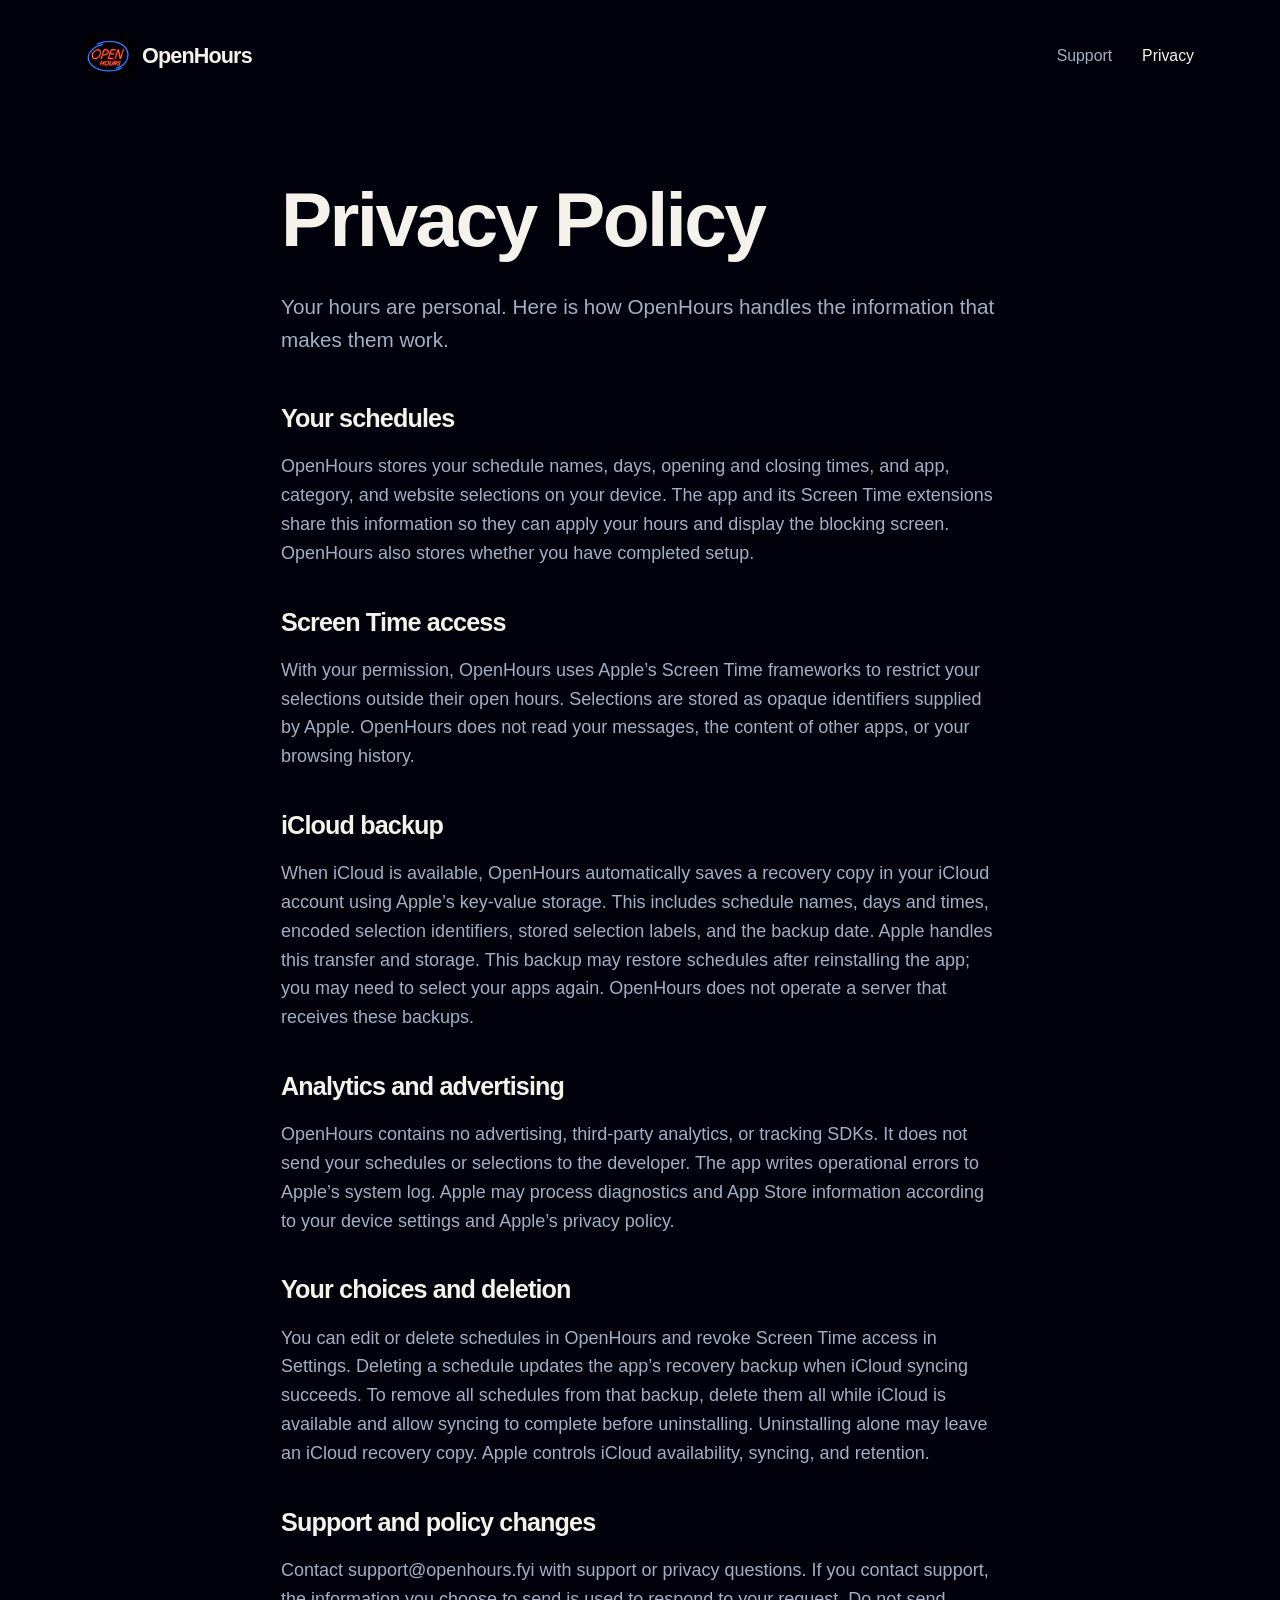
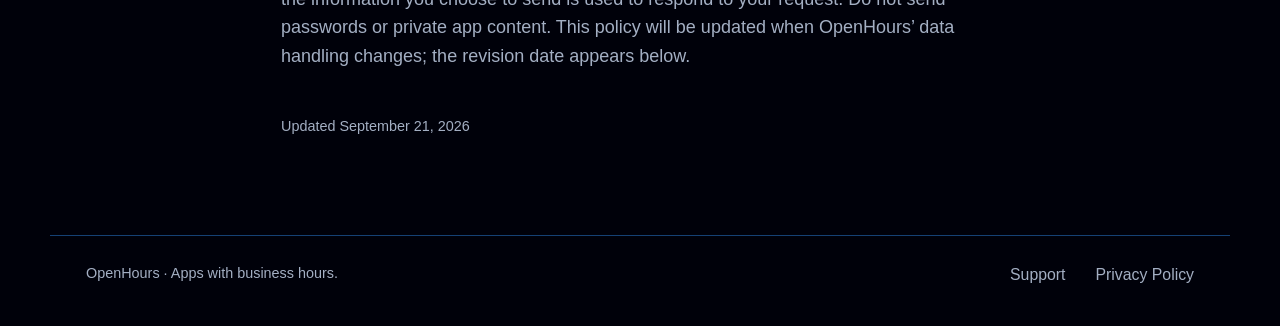
==== public/privacy/index.html @ d9038238 "Build OpenHours launch website and privacy support pages" ====
<!doctype html><html lang="en"><head><meta charset="utf-8"><meta name="viewport" content="width=device-width,initial-scale=1"><meta name="theme-color" content="#00010a"><title>Privacy Policy — OpenHours</title><meta name="description" content="How OpenHours handles schedules, Screen Time selections, iCloud recovery, and your choices."><link rel="icon" href="../assets/app-icon.png"><link rel="stylesheet" href="../assets/site.css"></head><body><a class="skip" href="#main">Skip to content</a><header><a class="brand" href="../" aria-label="OpenHours home"><img src="../assets/app-icon.png" alt="" width="44" height="44">OpenHours</a><nav aria-label="Main navigation"><a href="../support/">Support</a><a href="../privacy/" aria-current="page">Privacy</a></nav></header><main id="main" class="document"><h1>Privacy Policy</h1><p class="intro">Your hours are personal. Here is how OpenHours handles the information that makes them work.</p><section><h2>Your schedules</h2><p>OpenHours stores your schedule names, days, opening and closing times, and app, category, and website selections on your device. The app and its Screen Time extensions share this information so they can apply your hours and display the blocking screen. OpenHours also stores whether you have completed setup.</p></section><section><h2>Screen Time access</h2><p>With your permission, OpenHours uses Apple’s Screen Time frameworks to restrict your selections outside their open hours. Selections are stored as opaque identifiers supplied by Apple. OpenHours does not read your messages, the content of other apps, or your browsing history.</p></section><section><h2>iCloud backup</h2><p>When iCloud is available, OpenHours automatically saves a recovery copy in your iCloud account using Apple’s key-value storage. This includes schedule names, days and times, encoded selection identifiers, stored selection labels, and the backup date. Apple handles this transfer and storage. This backup may restore schedules after reinstalling the app; you may need to select your apps again. OpenHours does not operate a server that receives these backups.</p></section><section><h2>Analytics and advertising</h2><p>OpenHours contains no advertising, third-party analytics, or tracking SDKs. It does not send your schedules or selections to the developer. The app writes operational errors to Apple’s system log. Apple may process diagnostics and App Store information according to your device settings and Apple’s privacy policy.</p></section><section><h2>Your choices and deletion</h2><p>You can edit or delete schedules in OpenHours and revoke Screen Time access in Settings. Deleting a schedule updates the app’s recovery backup when iCloud syncing succeeds. To remove all schedules from that backup, delete them all while iCloud is available and allow syncing to complete before uninstalling. Uninstalling alone may leave an iCloud recovery copy. Apple controls iCloud availability, syncing, and retention.</p></section><section><h2>Support and policy changes</h2><p>Contact support@openhours.fyi with support or privacy questions. If you contact support, the information you choose to send is used to respond to your request. Do not send passwords or private app content. This policy will be updated when OpenHours’ data handling changes; the revision date appears below.</p></section><p class="updated">Updated September 21, 2026</p></main><footer><span>OpenHours · Apps with business hours.</span><nav aria-label="Footer navigation"><a href="../support/">Support</a><a href="../privacy/">Privacy Policy</a></nav></footer></body></html>
---- public/assets/site.css ----
:root{color-scheme:dark;--bg:#00010a;--surface:#060c1b;--text:#f5f2ec;--muted:#a3afc3;--blue:#40afff;--rule:#154174;--green:#4dff6e;--coral:#ff795f;font-family:-apple-system,BlinkMacSystemFont,"Segoe UI",sans-serif;font-size:18px;line-height:1.6;background:var(--bg);color:var(--text)}*{box-sizing:border-box}body{margin:0}a{color:var(--blue);text-underline-offset:5px}a:hover{color:var(--text)}a:focus-visible{outline:3px solid var(--blue);outline-offset:6px;border-radius:2px}p{margin:0 0 1.2em}h1,h2,h3{line-height:1.12;letter-spacing:-.035em}h1{font-size:clamp(2.7rem,6.8vw,5rem);margin:0 0 28px;font-weight:650}h2{font-size:clamp(1.7rem,3vw,2.4rem);margin:0 0 20px}h3{font-size:1.25rem;margin:0 0 12px}header,main,footer{max-width:1180px;margin:auto;padding-inline:36px}header{min-height:112px;display:flex;align-items:center;justify-content:space-between;gap:24px}.brand{display:inline-flex;align-items:center;gap:12px;color:var(--text);text-decoration:none;font-size:1.2rem;font-weight:600;letter-spacing:-.04em}.brand img{width:44px;height:44px;border-radius:10px}nav{display:flex;gap:30px;align-items:center;font-size:.88rem}nav a{color:var(--muted);text-decoration:none}nav a[aria-current=page]{color:var(--text)}.hero{display:grid;grid-template-columns:1.15fr .85fr;gap:72px;align-items:center;padding:70px 0 90px}.hero p{max-width:520px;font-size:1.12rem;color:var(--muted)}.hero h1 span{color:var(--coral)}.availability{display:flex;gap:12px;flex-wrap:wrap;align-items:center;margin-top:32px}.availability strong{color:var(--text);font-size:1rem}.availability span{color:var(--muted);font-size:.92rem}.text-link{display:inline-block;margin-top:14px;font-size:.9rem}.hours-sign{margin:0;padding:38px 30px;border:1px solid #265289;border-radius:22px;box-shadow:0 0 0 4px #051226,0 0 42px #06336f30;background:var(--surface)}.hero .sign-title{margin:0 0 34px;color:var(--blue);font-size:.75rem;letter-spacing:.17em;text-transform:uppercase}.sign-row{padding:22px 0;border-top:1px solid var(--rule)}.sign-row strong{display:block;font-size:clamp(2.6rem,4.3vw,3.5rem);font-weight:400;letter-spacing:.04em;line-height:1.2}.sign-row p{font-size:.9rem;margin:12px 0 0;color:var(--muted)}.open{color:var(--green);text-shadow:0 0 12px #16ff3340}.closed{color:var(--coral);text-shadow:0 0 12px #ff372640}figcaption{font-size:.72rem;color:var(--muted);padding-top:22px}.how{border-top:1px solid var(--rule);padding:62px 0 72px}.steps{display:grid;grid-template-columns:repeat(3,1fr);gap:42px;margin-top:36px}.step-number{font-family:ui-monospace,monospace;color:var(--blue);font-size:.82rem;display:block;margin-bottom:20px}.steps p{color:var(--muted);font-size:.94rem;margin:0}.promise{display:grid;grid-template-columns:1fr 1fr;gap:70px;border-top:1px solid var(--rule);padding:62px 0}.promise p{color:var(--muted)}.price{color:var(--text);font-size:3rem;letter-spacing:-.05em;line-height:1.1;display:block;margin-bottom:15px}.price small{font-size:1rem;letter-spacing:0;font-weight:400}.document{max-width:790px;padding-top:64px;padding-bottom:80px}.document h1{font-size:clamp(2.8rem,6vw,4.3rem)}.document .intro{font-size:1.15rem;color:var(--muted);margin-bottom:48px}.document section{margin-top:40px}.document h2{font-size:1.4rem}.document p,.document li{color:var(--muted)}.document ul{padding-left:24px}.updated{font-size:.8rem;color:var(--muted);margin-top:44px}details{border-top:1px solid var(--rule);padding:22px 0}details:last-of-type{border-bottom:1px solid var(--rule)}summary{cursor:pointer;font-weight:600;color:var(--text);padding-right:16px}details p{padding-top:18px;margin-bottom:0}footer{border-top:1px solid var(--rule);padding-block:26px 38px;display:flex;justify-content:space-between;gap:24px;font-size:.8rem;color:var(--muted)}footer a{color:var(--muted)}.skip{position:absolute;left:16px;top:-100px;background:var(--bg);padding:12px;z-index:10}.skip:focus{top:12px}@media(max-width:760px){header,main,footer{padding-inline:24px}header{min-height:92px}.brand{font-size:1.08rem}.brand img{width:36px;height:36px}nav{gap:18px;font-size:.82rem}.hero{grid-template-columns:1fr;padding:42px 0 60px;gap:42px}.hero h1{max-width:580px}.hero p{font-size:1.05rem}.hours-sign{max-width:480px;width:100%}.steps,.promise{grid-template-columns:1fr;gap:34px}.how,.promise{padding:44px 0}.steps{margin-top:28px}.step-number{margin-bottom:10px}.document{padding-top:40px;padding-bottom:56px}footer{flex-wrap:wrap}.document .intro{margin-bottom:34px}}@media(prefers-reduced-motion:no-preference){a{transition:color .15s ease}}
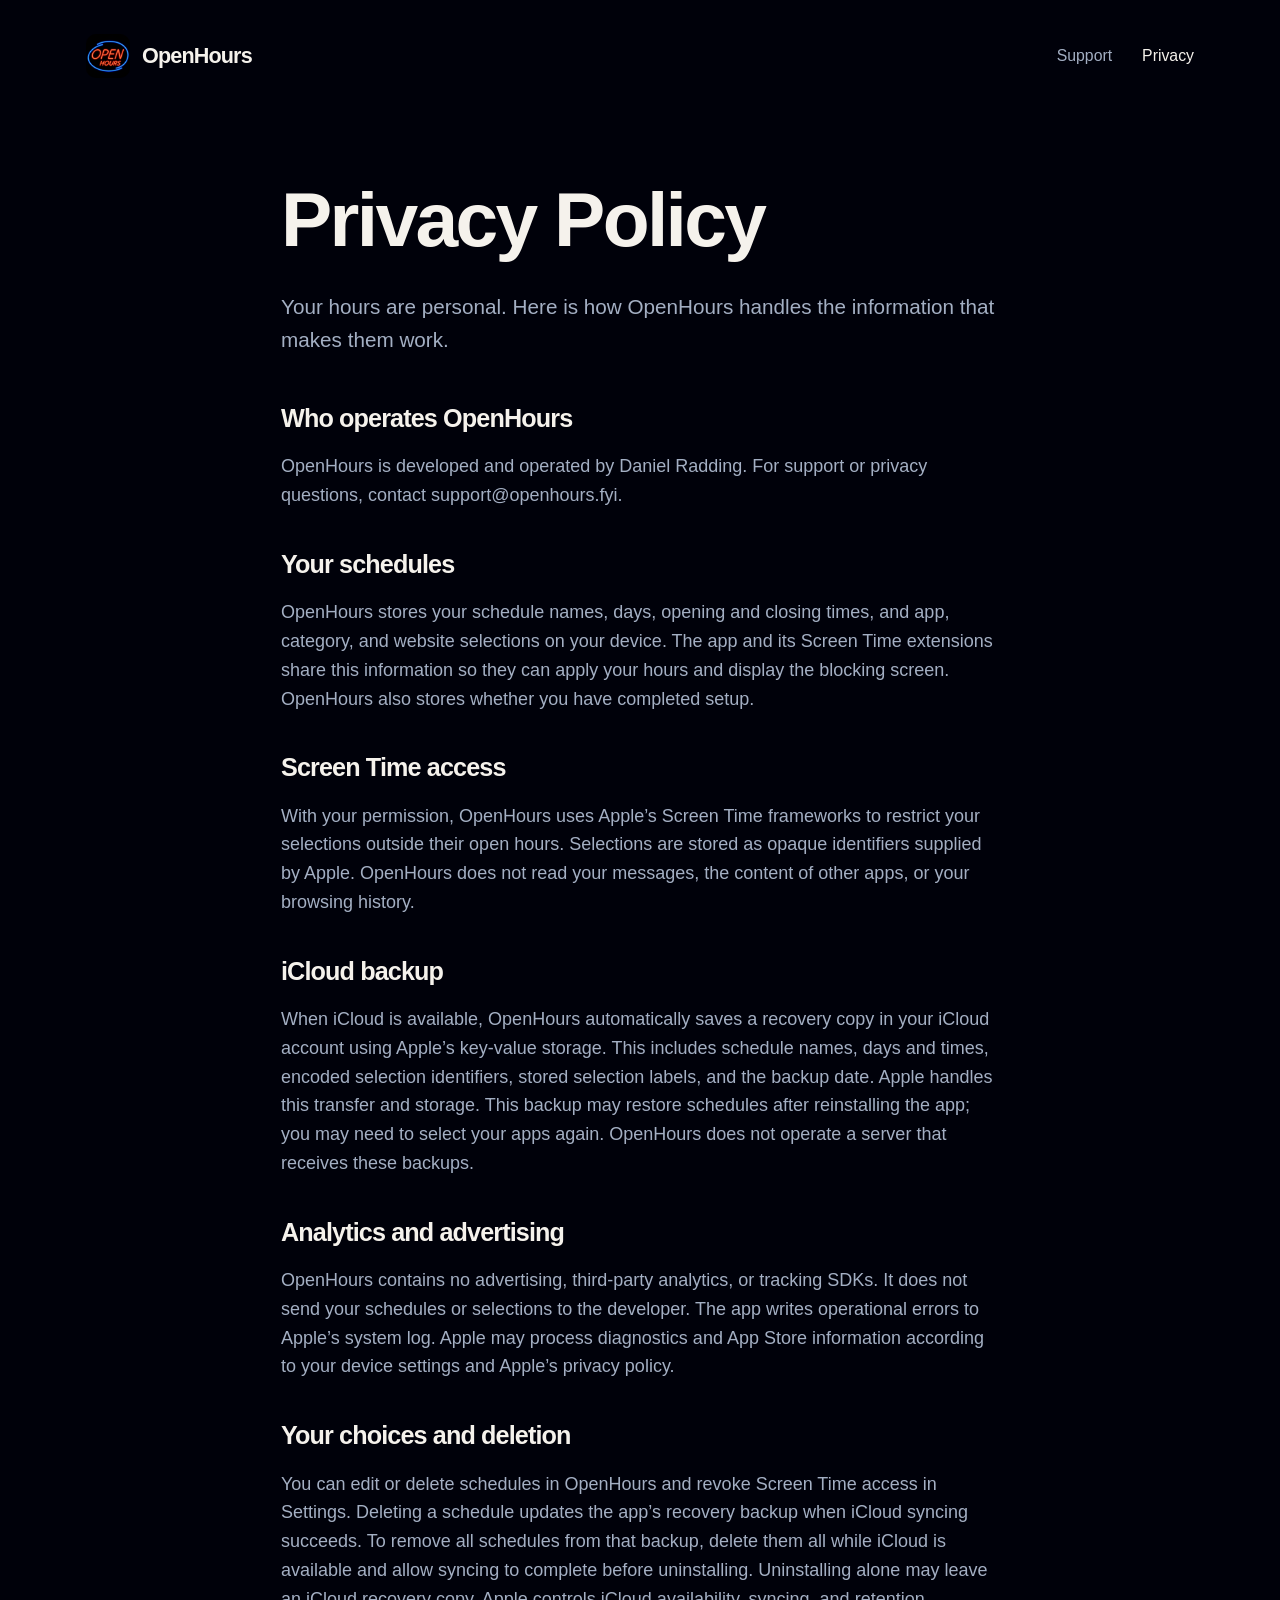
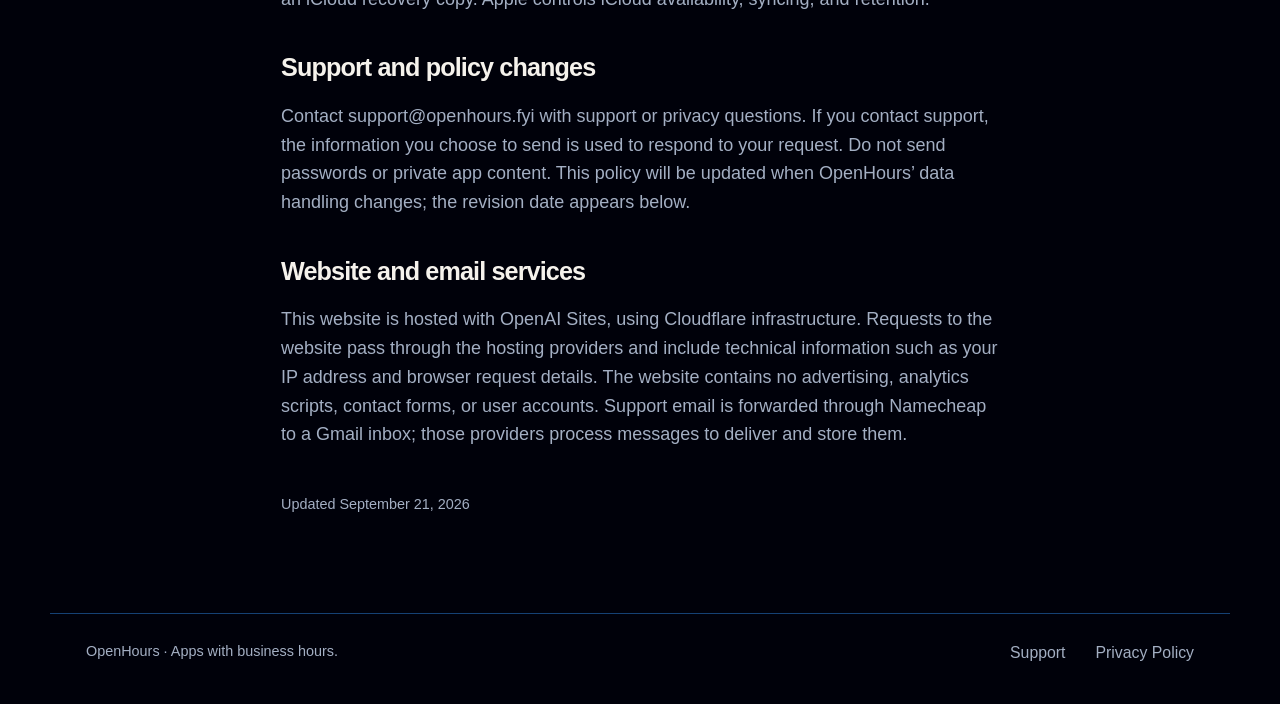
==== commit 1126f470: "Identify app operator and website service providers" ====
--- a/public/privacy/index.html
+++ b/public/privacy/index.html
@@ -1 +1 @@
-<!doctype html><html lang="en"><head><meta charset="utf-8"><meta name="viewport" content="width=device-width,initial-scale=1"><meta name="theme-color" content="#00010a"><title>Privacy Policy — OpenHours</title><meta name="description" content="How OpenHours handles schedules, Screen Time selections, iCloud recovery, and your choices."><link rel="icon" href="../assets/app-icon.png"><link rel="stylesheet" href="../assets/site.css"></head><body><a class="skip" href="#main">Skip to content</a><header><a class="brand" href="../" aria-label="OpenHours home"><img src="../assets/app-icon.png" alt="" width="44" height="44">OpenHours</a><nav aria-label="Main navigation"><a href="../support/">Support</a><a href="../privacy/" aria-current="page">Privacy</a></nav></header><main id="main" class="document"><h1>Privacy Policy</h1><p class="intro">Your hours are personal. Here is how OpenHours handles the information that makes them work.</p><section><h2>Your schedules</h2><p>OpenHours stores your schedule names, days, opening and closing times, and app, category, and website selections on your device. The app and its Screen Time extensions share this information so they can apply your hours and display the blocking screen. OpenHours also stores whether you have completed setup.</p></section><section><h2>Screen Time access</h2><p>With your permission, OpenHours uses Apple’s Screen Time frameworks to restrict your selections outside their open hours. Selections are stored as opaque identifiers supplied by Apple. OpenHours does not read your messages, the content of other apps, or your browsing history.</p></section><section><h2>iCloud backup</h2><p>When iCloud is available, OpenHours automatically saves a recovery copy in your iCloud account using Apple’s key-value storage. This includes schedule names, days and times, encoded selection identifiers, stored selection labels, and the backup date. Apple handles this transfer and storage. This backup may restore schedules after reinstalling the app; you may need to select your apps again. OpenHours does not operate a server that receives these backups.</p></section><section><h2>Analytics and advertising</h2><p>OpenHours contains no advertising, third-party analytics, or tracking SDKs. It does not send your schedules or selections to the developer. The app writes operational errors to Apple’s system log. Apple may process diagnostics and App Store information according to your device settings and Apple’s privacy policy.</p></section><section><h2>Your choices and deletion</h2><p>You can edit or delete schedules in OpenHours and revoke Screen Time access in Settings. Deleting a schedule updates the app’s recovery backup when iCloud syncing succeeds. To remove all schedules from that backup, delete them all while iCloud is available and allow syncing to complete before uninstalling. Uninstalling alone may leave an iCloud recovery copy. Apple controls iCloud availability, syncing, and retention.</p></section><section><h2>Support and policy changes</h2><p>Contact support@openhours.fyi with support or privacy questions. If you contact support, the information you choose to send is used to respond to your request. Do not send passwords or private app content. This policy will be updated when OpenHours’ data handling changes; the revision date appears below.</p></section><p class="updated">Updated September 21, 2026</p></main><footer><span>OpenHours · Apps with business hours.</span><nav aria-label="Footer navigation"><a href="../support/">Support</a><a href="../privacy/">Privacy Policy</a></nav></footer></body></html>
+<!doctype html><html lang="en"><head><meta charset="utf-8"><meta name="viewport" content="width=device-width,initial-scale=1"><meta name="theme-color" content="#00010a"><title>Privacy Policy — OpenHours</title><meta name="description" content="How OpenHours handles schedules, Screen Time selections, iCloud recovery, and your choices."><link rel="icon" href="../assets/app-icon.png"><link rel="stylesheet" href="../assets/site.css"></head><body><a class="skip" href="#main">Skip to content</a><header><a class="brand" href="../" aria-label="OpenHours home"><img src="../assets/app-icon.png" alt="" width="44" height="44">OpenHours</a><nav aria-label="Main navigation"><a href="../support/">Support</a><a href="../privacy/" aria-current="page">Privacy</a></nav></header><main id="main" class="document"><h1>Privacy Policy</h1><p class="intro">Your hours are personal. Here is how OpenHours handles the information that makes them work.</p><section><h2>Who operates OpenHours</h2><p>OpenHours is developed and operated by Daniel Radding. For support or privacy questions, contact support@openhours.fyi.</p></section><section><h2>Your schedules</h2><p>OpenHours stores your schedule names, days, opening and closing times, and app, category, and website selections on your device. The app and its Screen Time extensions share this information so they can apply your hours and display the blocking screen. OpenHours also stores whether you have completed setup.</p></section><section><h2>Screen Time access</h2><p>With your permission, OpenHours uses Apple’s Screen Time frameworks to restrict your selections outside their open hours. Selections are stored as opaque identifiers supplied by Apple. OpenHours does not read your messages, the content of other apps, or your browsing history.</p></section><section><h2>iCloud backup</h2><p>When iCloud is available, OpenHours automatically saves a recovery copy in your iCloud account using Apple’s key-value storage. This includes schedule names, days and times, encoded selection identifiers, stored selection labels, and the backup date. Apple handles this transfer and storage. This backup may restore schedules after reinstalling the app; you may need to select your apps again. OpenHours does not operate a server that receives these backups.</p></section><section><h2>Analytics and advertising</h2><p>OpenHours contains no advertising, third-party analytics, or tracking SDKs. It does not send your schedules or selections to the developer. The app writes operational errors to Apple’s system log. Apple may process diagnostics and App Store information according to your device settings and Apple’s privacy policy.</p></section><section><h2>Your choices and deletion</h2><p>You can edit or delete schedules in OpenHours and revoke Screen Time access in Settings. Deleting a schedule updates the app’s recovery backup when iCloud syncing succeeds. To remove all schedules from that backup, delete them all while iCloud is available and allow syncing to complete before uninstalling. Uninstalling alone may leave an iCloud recovery copy. Apple controls iCloud availability, syncing, and retention.</p></section><section><h2>Support and policy changes</h2><p>Contact support@openhours.fyi with support or privacy questions. If you contact support, the information you choose to send is used to respond to your request. Do not send passwords or private app content. This policy will be updated when OpenHours’ data handling changes; the revision date appears below.</p></section><section><h2>Website and email services</h2><p>This website is hosted with OpenAI Sites, using Cloudflare infrastructure. Requests to the website pass through the hosting providers and include technical information such as your IP address and browser request details. The website contains no advertising, analytics scripts, contact forms, or user accounts. Support email is forwarded through Namecheap to a Gmail inbox; those providers process messages to deliver and store them.</p></section><p class="updated">Updated September 21, 2026</p></main><footer><span>OpenHours · Apps with business hours.</span><nav aria-label="Footer navigation"><a href="../support/">Support</a><a href="../privacy/">Privacy Policy</a></nav></footer></body></html>
